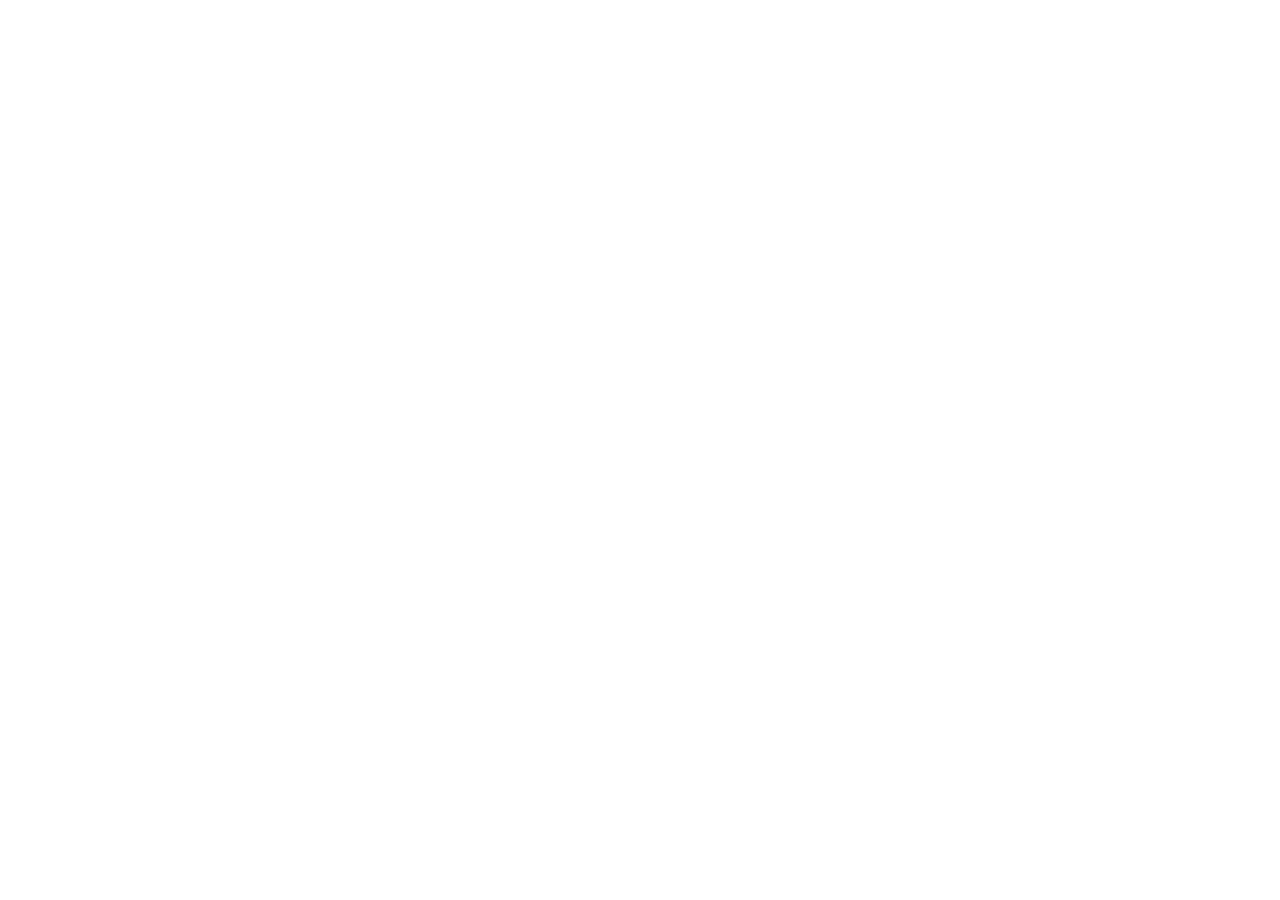
==== login.html @ 1b0a2e03 "Remove employee registration toggle and enforce required middle name" ====
<!DOCTYPE html>
<html lang="en">
<head>
    <meta charset="UTF-8">
    <meta name="viewport" content="width=device-width, initial-scale=1.0">
    <title>SunSonSolar | Login</title>
</head>
<body>
    
</body>
</html>
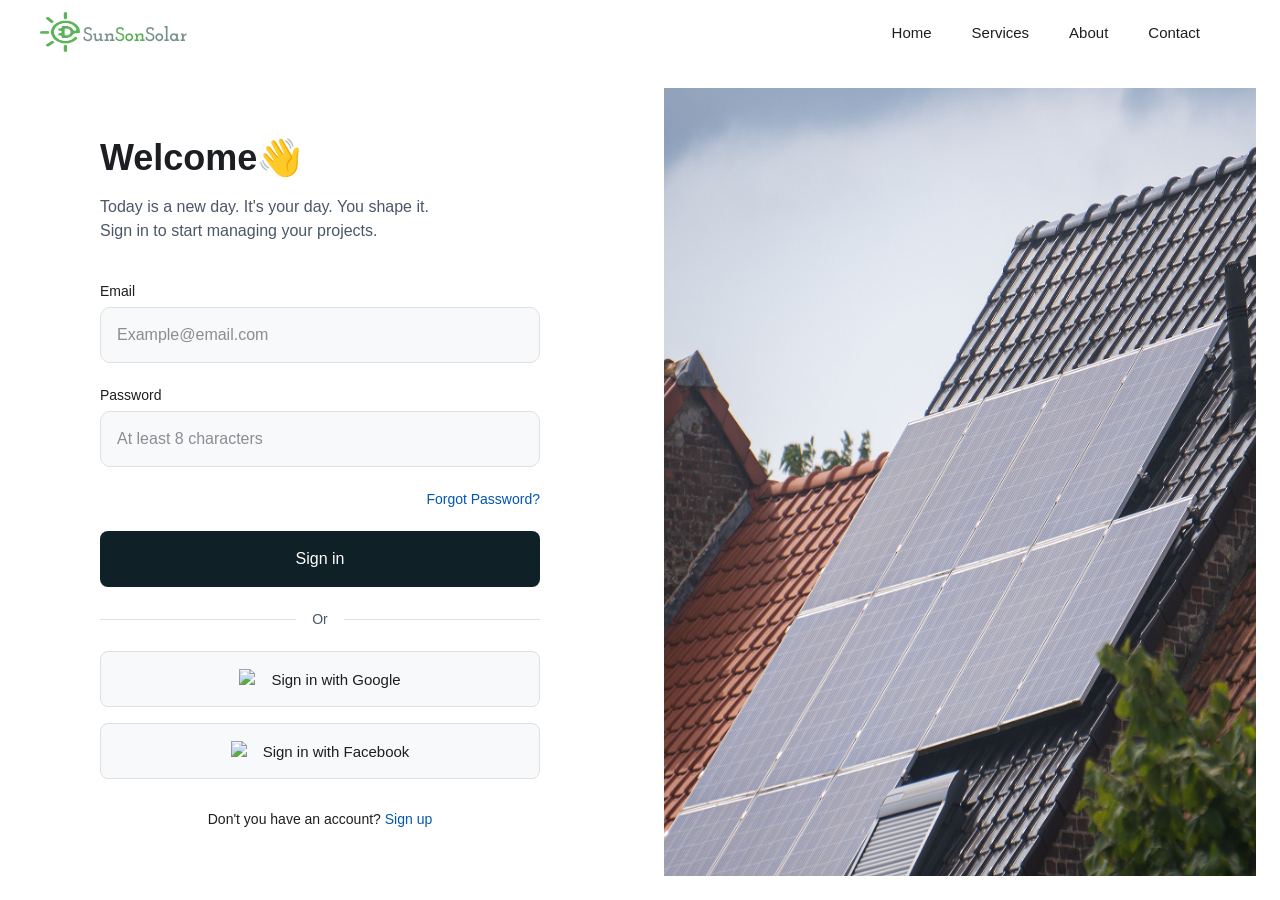
==== commit 2f1b29d3: "Add homepage and login page with responsive styling" ====
--- a/login.html
+++ b/login.html
@@ -1,11 +1,101 @@
 <!DOCTYPE html>
 <html lang="en">
 <head>
-    <meta charset="UTF-8">
-    <meta name="viewport" content="width=device-width, initial-scale=1.0">
-    <title>SunSonSolar | Login</title>
+  <meta charset="UTF-8">
+  <meta name="viewport" content="width=device-width, initial-scale=1.0">
+  <title>Sun Son Solar | Log In</title>
+
+  <!-- Fonts -->
+  <link rel="preconnect" href="https://fonts.googleapis.com">
+  <link rel="preconnect" href="https://fonts.gstatic.com" crossorigin>
+  <link href="https://fonts.googleapis.com/css2?family=Roboto:wght@400;500;700&display=swap" rel="stylesheet">
+
+  <!-- Custom CSS -->
+  <link rel="stylesheet" href="style.css">
 </head>
-<body>
+<body class="login-body">
+
+  <!-- Navigation Bar (Reused from homepage) -->
+  <header class="navbar">
+    <div class="nav-container">
+      <a href="index.html" class="nav-logo">
+        <img src="assets/images/logo.png" alt="Sun Son Solar Logo">
+      </a>
+      
+      <!-- Keep the nav links so users can go back -->
+      <div class="nav-menu" id="nav-menu">
+        <nav class="nav-links">
+          <a href="index.html">Home</a>
+          <a href="index.html#services">Services</a>
+          <a href="index.html#about">About</a>
+          <a href="index.html#contact">Contact</a>
+        </nav>
+        <!-- Note: We remove the "Log In" button here because we are ON the login page -->
+      </div>
+
+      <button class="hamburger" id="hamburger-btn" aria-label="Toggle navigation">
+        <span class="bar"></span>
+        <span class="bar"></span>
+        <span class="bar"></span>
+      </button>
+    </div>
+  </header>
+
+  <!-- Main Login Layout -->
+  <main class="login-container">
     
+    <!-- Left Side: Form -->
+    <div class="login-form-side">
+      <div class="login-form-wrapper">
+        <h1 class="login-title">Welcome👋</h1>
+        <p class="login-subtitle">Today is a new day. It's your day. You shape it.<br>Sign in to start managing your projects.</p>
+
+        <form class="login-form" action="dashboard.html" method="POST">
+          
+          <div class="field">
+            <label class="field-label">Email</label>
+            <input type="email" class="form-input" placeholder="Example@email.com" required>
+          </div>
+
+          <div class="field">
+            <label class="field-label">Password</label>
+            <input type="password" class="form-input" placeholder="At least 8 characters" required>
+          </div>
+
+          <div class="forgot-password-wrapper">
+            <a href="#" class="forgot-link">Forgot Password?</a>
+          </div>
+
+          <button type="submit" class="btn-signin">Sign in</button>
+
+          <div class="divider">
+            <span>Or</span>
+          </div>
+
+          <!-- Social Logins (Optional for now, but in your design) -->
+          <button type="button" class="btn-social">
+            <img src="https://upload.wikimedia.org/wikipedia/commons/5/53/Google_%22G%22_Logo.svg" alt="Google">
+            Sign in with Google
+          </button>
+          
+          <button type="button" class="btn-social">
+            <img src="https://upload.wikimedia.org/wikipedia/commons/0/05/Facebook_Logo_%282019%29.png" alt="Facebook">
+            Sign in with Facebook
+          </button>
+
+        </form>
+
+        <p class="signup-prompt">Don't you have an account? <a href="registration.html">Sign up</a></p>
+      </div>
+    </div>
+
+    <!-- Right Side: Image -->
+    <div class="login-image-side">
+      <!-- The image is applied via CSS background to ensure it fills the space perfectly -->
+    </div>
+
+  </main>
+
+  <script src="script.js"></script>
 </body>
 </html>
--- a/style.css
+++ b/style.css
@@ -0,0 +1,1317 @@
+/* Reset */
+* {
+  margin: 0;
+  padding: 0;
+  box-sizing: border-box;
+}
+
+:root {
+  --focus-color: #5BB259;
+  --error-color: #FF0000;
+  --btn-color: #008000;
+  --btn-hover: #006400;
+  --text-color: #1C1E21;
+  --placeholder-color: #8A8D91;
+  --border-color: #000000;
+  --bg-page: #F4F6F5;
+}
+
+body {
+  font-family: 'Roboto', sans-serif;
+  color: var(--text-color);
+  background-color: var(--bg-page);
+}
+
+/* Page layout */
+.registration-page {
+  min-height: 100vh;
+  display: flex;
+  align-items: center;
+  justify-content: center;
+  padding: 48px 24px;
+}
+
+.registration-card {
+  width: 100%;
+  max-width: 520px;
+  background-color: #FFFFFF;
+  border: 1px solid #000000;
+  border-radius: 12px;
+  padding: 32px 28px;
+}
+
+/* Logo */
+.logo {
+  display: flex;
+  justify-content: center;
+  margin-bottom: 16px;
+}
+
+.logo-mark {
+  height: 48px;
+  width: auto;
+}
+
+/* Title */
+.form-title {
+  text-align: center;
+  font-size: 22px;
+  font-weight: 700;
+  margin: 16px 0 24px;
+}
+
+/* Role tabs */
+.role-tabs {
+  display: flex;
+  border-bottom: 2px solid #000000;
+  margin-bottom: 24px;
+}
+
+.role-tab {
+  flex: 1;
+  background: none;
+  border: none;
+  padding: 12px 0;
+  font-family: 'Roboto', sans-serif;
+  font-size: 18px;
+  font-weight: 700;
+  color: #000000;
+  cursor: pointer;
+  border-bottom: 3px solid transparent;
+  margin-bottom: -2px;
+  transition: color 0.2s ease, border-color 0.2s ease;
+}
+
+.role-tab.active {
+  color: var(--focus-color);
+  border-bottom-color: var(--focus-color);
+}
+
+/* Field wrapper */
+.field {
+  margin-bottom: 22px;
+}
+
+.field-label {
+  display: block;
+  font-weight: 700;
+  font-size: 14px;
+  margin-bottom: 6px;
+  color: var(--text-color);
+}
+
+/* Inputs */
+.form-input,
+.form-select {
+  width: 100%;
+  font-family: 'Roboto', sans-serif;
+  font-size: 16px;
+  color: var(--text-color);
+  height: 52px;
+  padding: 0 16px;
+  border: 1.5px solid var(--border-color);
+  border-radius: 10px;
+  background-color: #FFFFFF;
+  transition: border-color 0.2s ease, box-shadow 0.2s ease;
+}
+
+textarea.form-input {
+  height: auto;
+  min-height: 88px;
+  padding: 12px 16px;
+  resize: vertical;
+}
+
+.form-input::placeholder,
+.form-select::placeholder {
+  color: var(--placeholder-color);
+  opacity: 1;
+}
+
+/* Focus */
+.form-input:focus,
+.form-select:focus {
+  outline: none;
+  border-color: var(--focus-color);
+  box-shadow: 0 0 0 3px rgba(91, 178, 89, 0.15);
+}
+
+/* Error */
+.form-input.is-invalid,
+.form-select.is-invalid {
+  border-color: var(--error-color);
+}
+
+.form-input.is-invalid:focus,
+.form-select.is-invalid:focus {
+  border-color: var(--error-color);
+  box-shadow: 0 0 0 3px rgba(255, 0, 0, 0.15);
+}
+
+/* Valid + Focus */
+.form-input.is-valid:focus,
+.form-select.is-valid:focus {
+  border-color: var(--focus-color);
+  box-shadow: 0 0 0 3px rgba(91, 178, 89, 0.15);
+}
+
+/* Remove Bootstrap-style validation icons if any leftover */
+.form-input.is-valid,
+.form-select.is-valid,
+.form-input.is-invalid,
+.form-select.is-invalid {
+  background-image: none !important;
+}
+
+/* Error message */
+.error-message {
+  display: none;
+  font-size: 13px;
+  color: var(--error-color);
+  margin-top: 6px;
+}
+
+.error-message.show {
+  display: block;
+}
+
+/* Form row (side-by-side fields) */
+.form-row {
+  display: flex;
+  gap: 16px;
+  margin-bottom: 22px;
+}
+
+.form-row .field {
+  flex: 1;
+  margin-bottom: 0;
+}
+
+/* Hidden */
+.hidden {
+  display: none !important;
+}
+
+/* Password wrapper */
+.password-wrapper {
+  position: relative;
+}
+
+.password-wrapper .form-input {
+  padding-right: 48px;
+}
+
+.password-toggle {
+  position: absolute;
+  top: 50%;
+  right: 12px;
+  transform: translateY(-50%);
+  background: none;
+  border: none;
+  padding: 4px;
+  cursor: pointer;
+  color: var(--placeholder-color);
+  display: flex;
+  align-items: center;
+  justify-content: center;
+  transition: color 0.2s ease;
+}
+
+.password-toggle:hover {
+  color: var(--text-color);
+}
+
+.password-toggle:focus {
+  outline: none;
+  color: var(--focus-color);
+}
+
+.password-toggle i {
+  font-size: 18px;
+  line-height: 1;
+}
+
+/* Checkbox */
+.checkbox-field {
+  display: flex;
+  align-items: center;
+  gap: 8px;
+  margin-bottom: 22px;
+  font-size: 14px;
+  position: relative;
+  flex-wrap: wrap;
+}
+
+.checkbox-field input[type="checkbox"] {
+  width: 18px;
+  height: 18px;
+  cursor: pointer;
+}
+
+.checkbox-field a {
+  color: #0000EE;
+  text-decoration: underline;
+}
+
+.checkbox-field .error-message {
+  flex-basis: 100%;
+}
+
+/* Submit button */
+.signup-btn {
+  width: 100%;
+  background-color: var(--btn-color);
+  color: #FFFFFF;
+  font-family: 'Roboto', sans-serif;
+  font-size: 16px;
+  font-weight: 500;
+  height: 52px;
+  border: none;
+  border-radius: 26px;
+  cursor: pointer;
+  transition: background-color 0.2s ease;
+}
+
+.signup-btn:hover {
+  background-color: var(--btn-hover);
+}
+
+/* Login prompt */
+.login-prompt {
+  text-align: center;
+  font-size: 14px;
+  color: var(--text-color);
+  margin-top: 16px;
+}
+
+.login-prompt a {
+  color: var(--focus-color);
+  font-weight: 500;
+  text-decoration: none;
+}
+
+.login-prompt a:hover {
+  text-decoration: underline;
+}
+
+/* Responsive */
+@media (max-width: 600px) {
+  .registration-card {
+    padding: 24px 20px;
+  }
+
+  .form-row {
+    flex-direction: column;
+    gap: 0;
+  }
+
+  .form-row .field {
+    margin-bottom: 22px;
+  }
+
+  .role-tab {
+    font-size: 16px;
+  }
+}
+
+
+:root {
+  --focus-color: #5BB259;  
+  --btn-color: #008000; 
+  --text-dark: #1C1E21;
+  --text-gray: #4A5768;
+  --bg-light: #F4F6F5;
+  --white: #FFFFFF;
+}
+
+* {
+  margin: 0;
+  padding: 0;
+  box-sizing: border-box;
+}
+
+body {
+  font-family: 'Roboto', sans-serif;
+  color: var(--text-dark);
+  background-color: var(--white);
+}
+
+/* =========================================
+   NAVIGATION BAR (Base/Desktop Styles)
+   ========================================= */
+.navbar {
+  width: 100%;
+  background-color: var(--white);
+  position: sticky;
+  top: 0;
+  z-index: 100;
+  padding: 12px 0;
+}
+
+.nav-container {
+  max-width: 1400px;
+  margin: 0 auto;
+  padding: 0 40px;
+  display: flex;
+  align-items: center;
+  justify-content: space-between;
+}
+
+.nav-logo img {
+  height: 40px;
+  width: auto;
+  display: block;
+}
+
+.nav-links {
+  display: flex;
+  gap: 40px;
+  margin-left: auto; 
+  margin-right: 40px; 
+}
+
+.nav-links a {
+  text-decoration: none;
+  color: var(--text-dark);
+  font-weight: 500;
+  font-size: 15px;
+  transition: color 0.2s ease;
+}
+
+.nav-links a:hover,
+.nav-links a.active {
+  color: var(--btn-color);
+}
+
+.btn-login {
+  display: inline-block;
+  background-color: var(--focus-color); 
+  color: var(--white);
+  text-decoration: none;
+  font-weight: 500;
+  font-size: 15px;
+  padding: 10px 24px;
+  border-radius: 8px;
+  transition: background-color 0.2s ease;
+}
+
+.btn-login:hover {
+  background-color: var(--btn-color);
+}
+
+/* Hide hamburger on desktop */
+.hamburger {
+  display: none;
+  cursor: pointer;
+  border: none;
+  background: transparent;
+  padding: 8px;
+  z-index: 1001;
+}
+
+.bar {
+  display: block;
+  width: 25px;
+  height: 3px;
+  margin: 5px auto;
+  background-color: var(--text-dark);
+  transition: all 0.3s ease-in-out;
+}
+
+.nav-menu {
+  display: flex;
+  align-items: center;
+}
+
+/* =========================================
+   RESPONSIVE DESIGN (Mobile Menu)
+   ========================================= */
+@media (max-width: 768px) {
+  .nav-container {
+    justify-content: space-between;
+    padding: 16px;
+  }
+
+  /* Show the hamburger */
+  .hamburger {
+    display: block;
+  }
+
+  /* Animate hamburger into an 'X' when active */
+  .hamburger.active .bar:nth-child(2) {
+    opacity: 0;
+  }
+  .hamburger.active .bar:nth-child(1) {
+    transform: translateY(8px) rotate(45deg);
+  }
+  .hamburger.active .bar:nth-child(3) {
+    transform: translateY(-8px) rotate(-45deg);
+  }
+
+  /* Style the mobile dropdown menu */
+  .nav-menu {
+    position: fixed;
+    left: -100%; /* Hide off-screen by default */
+    top: 0;
+    flex-direction: column;
+    background-color: var(--white);
+    width: 100%;
+    height: 100vh; /* Full screen height */
+    padding-top: 100px; /* Space for the logo/close button */
+    transition: 0.3s ease-in-out;
+    box-shadow: 0 10px 15px rgba(0,0,0,0.1);
+    z-index: 1000;
+  }
+
+  /* When the menu is clicked, slide it in */
+  .nav-menu.active {
+    left: 0;
+  }
+
+  /* Stack the links vertically */
+  .nav-links {
+    flex-direction: column;
+    gap: 24px;
+    width: 100%;
+    text-align: center;
+    margin-bottom: 32px;
+  }
+
+  .nav-links a {
+    font-size: 20px; /* Larger text for easy tapping */
+    display: block;
+    padding: 10px;
+  }
+
+  /* Make the login button full width */
+  .nav-actions {
+    width: 80%;
+    display: flex;
+    justify-content: center;
+  }
+
+  .btn-login {
+    width: 100%;
+    text-align: center;
+    padding: 16px;
+    font-size: 18px;
+  }
+}
+
+/* =========================================
+   HERO SECTION
+   ========================================= */
+.hero-section {
+  width: 100%;
+  /* Update path if your folder structure is different */
+  background-image: url('assets/images/Herosecimage.png'); 
+  background-size: cover;
+  background-position: center;
+  background-repeat: no-repeat;
+  position: relative;
+  padding: 120px 0; /* Adjust this to make the hero taller or shorter */
+}
+
+/* Optional: Adding a slight white gradient fade on the left to ensure the text is readable against the image */
+.hero-section::before {
+  content: '';
+  position: absolute;
+  top: 0;
+  left: 0;
+  width: 90%;
+  height: 100%;
+  background: linear-gradient(to right, rgba(255, 255, 255, 0.9) 0%, rgba(255, 255, 255, 0) 100%);
+  z-index: 1;
+}
+
+.hero-container {
+  max-width: 1400px;
+  margin: 0 auto;
+  padding: 0 40px;
+  position: relative;
+  z-index: 2; /* Keeps the text above the gradient overlay */
+}
+
+.hero-content {
+  max-width: 600px; /* Keeps the text from spanning the whole screen */
+}
+
+.hero-tagline {
+  font-size: 12px;
+  font-weight: 700;
+  color: var(--btn-color);
+  letter-spacing: 1px;
+  text-transform: uppercase;
+  margin-bottom: 16px;
+  display: flex;
+  align-items: center;
+  gap: 8px;
+}
+
+.sun-icon {
+  font-size: 16px;
+}
+
+.hero-title {
+  font-size: 64px; /* Large headline */
+  font-weight: 700;
+  line-height: 1.1;
+  color: var(--text-dark);
+  margin-bottom: 24px;
+}
+
+.hero-description {
+  font-size: 18px;
+  line-height: 1.6;
+  color: var(--text-gray);
+  margin-bottom: 32px;
+  max-width: 500px;
+}
+
+.hero-cta-group {
+  display: flex;
+  flex-direction: column;
+  align-items: flex-start;
+  gap: 12px;
+}
+
+.btn-primary {
+  display: inline-flex;
+  align-items: center;
+  gap: 12px;
+  background-color: var(--btn-color);
+  color: var(--white);
+  text-decoration: none;
+  font-weight: 500;
+  font-size: 16px;
+  padding: 14px 28px;
+  border-radius: 8px;
+  transition: background-color 0.2s ease, transform 0.2s ease;
+}
+
+.btn-primary:hover {
+  background-color: #006400; /* Darker green on hover */
+  transform: translateY(-2px);
+}
+
+.btn-primary .arrow {
+  font-size: 18px;
+}
+
+.hero-subtext {
+  font-size: 12px;
+  color: var(--text-gray);
+  margin-left: 4px;
+}
+
+/* =========================================
+   RESPONSIVE DESIGN (For mobile)
+   ========================================= */
+@media (max-width: 768px) {
+  .hero-section {
+    padding: 80px 0;
+  }
+
+  .hero-title {
+    font-size: 42px;
+  }
+
+  .hero-description {
+    font-size: 16px;
+  }
+
+  /* On mobile, make the gradient fade vertical so the text is still readable */
+  .hero-section::before {
+    width: 100%;
+    background: linear-gradient(to bottom, rgba(255, 255, 255, 0.95) 0%, rgba(255, 255, 255, 0.7) 100%);
+  }
+}
+
+/* =========================================
+   SERVICES SECTION
+   ========================================= */
+.services-section {
+  padding: 100px 0;
+  background-color: var(--white);
+}
+
+.container {
+  max-width: 1200px; /* Slightly narrower than navbar for better reading */
+  margin: 0 auto;
+  padding: 0 24px;
+}
+
+/* Section Header */
+.section-header {
+  margin-bottom: 56px;
+}
+
+.section-tagline {
+  font-size: 12px;
+  font-weight: 700;
+  color: var(--btn-color);
+  letter-spacing: 1px;
+  text-transform: uppercase;
+  margin-bottom: 12px;
+  display: flex;
+  align-items: center;
+  gap: 8px;
+}
+
+.section-title {
+  font-size: 40px;
+  font-weight: 700;
+  color: var(--text-dark);
+  margin-bottom: 12px;
+}
+
+.section-subtitle {
+  font-size: 16px;
+  color: var(--text-gray);
+}
+
+/* Services Grid */
+.services-grid {
+  display: grid;
+  grid-template-columns: repeat(3, 1fr); /* 3 equal columns */
+  gap: 24px;
+}
+
+/* Individual Service Card */
+.service-card {
+  background-color: var(--white);
+  border: 1px solid #E0E0E0;
+  border-radius: 12px;
+  padding: 32px;
+  transition: transform 0.3s ease, box-shadow 0.3s ease;
+  display: flex;
+  flex-direction: column;
+}
+
+.service-card:hover {
+  transform: translateY(-4px);
+  box-shadow: 0 12px 24px rgba(0, 0, 0, 0.05);
+}
+
+/* Icon */
+.service-icon {
+  width: 48px;
+  height: 48px;
+  background-color: #EEF7EE; /* Very light green background */
+  border-radius: 8px;
+  display: flex;
+  align-items: center;
+  justify-content: center;
+  font-size: 24px;
+  margin-bottom: 24px;
+}
+
+/* Card Typography */
+.service-title {
+  font-size: 20px;
+  font-weight: 700;
+  color: var(--text-dark);
+  margin-bottom: 12px;
+}
+
+.service-description {
+  font-size: 15px;
+  line-height: 1.6;
+  color: var(--text-gray);
+  margin-bottom: 24px;
+  flex-grow: 1; /* Pushes the link to the bottom */
+}
+
+/* Card Link */
+.service-link {
+  font-size: 14px;
+  font-weight: 700;
+  color: var(--btn-color);
+  text-decoration: none;
+  display: inline-block;
+}
+
+.service-link:hover {
+  text-decoration: underline;
+}
+
+/* =========================================
+   RESPONSIVE DESIGN (For mobile)
+   ========================================= */
+@media (max-width: 900px) {
+  .services-grid {
+    grid-template-columns: repeat(2, 1fr); /* 2 columns on tablets */
+  }
+}
+
+@media (max-width: 600px) {
+  .services-grid {
+    grid-template-columns: 1fr; /* 1 column on phones */
+  }
+  
+  .section-title {
+    font-size: 32px;
+  }
+}
+
+/* =========================================
+   TESTIMONIALS SECTION
+   ========================================= */
+.testimonials-section {
+  padding: 100px 0;
+  background-color: var(--bg-light); /* The #F4F6F5 light gray from your design */
+}
+
+.testimonials-grid {
+  display: grid;
+  grid-template-columns: repeat(2, 1fr);
+  gap: 24px;
+  margin-bottom: 24px;
+}
+
+/* Testimonial Card */
+.testimonial-card {
+  background-color: var(--white);
+  border-radius: 12px;
+  padding: 40px;
+  display: flex;
+  flex-direction: column;
+}
+
+.quote-mark {
+  font-family: Georgia, serif; /* Serif font makes the quote mark look elegant */
+  font-size: 64px;
+  color: var(--btn-color);
+  line-height: 0.5;
+  margin-bottom: 24px;
+}
+
+.testimonial-text {
+  font-size: 18px;
+  line-height: 1.6;
+  color: var(--text-dark);
+  font-weight: 500;
+  margin-bottom: 32px;
+  flex-grow: 1; /* Pushes the author block to the bottom */
+}
+
+/* Author Block */
+.testimonial-author {
+  display: flex;
+  align-items: center;
+  gap: 16px;
+}
+
+.author-img {
+  width: 48px;
+  height: 48px;
+  border-radius: 50%;
+  object-fit: cover;
+  background-color: #E0E0E0; /* Placeholder background if image is missing */
+}
+
+.author-info {
+  display: flex;
+  flex-direction: column;
+}
+
+.author-name {
+  font-weight: 700;
+  font-size: 15px;
+  color: var(--text-dark);
+}
+
+.author-title {
+  font-size: 13px;
+  color: var(--text-gray);
+}
+
+/* Disclaimer */
+.testimonial-disclaimer {
+  font-size: 12px;
+  color: #8A8D91;
+  margin-top: 16px;
+}
+
+/* =========================================
+   RESPONSIVE DESIGN (For mobile)
+   ========================================= */
+@media (max-width: 768px) {
+  .testimonials-grid {
+    grid-template-columns: 1fr; /* Stacks vertically on mobile */
+  }
+  
+  .testimonial-card {
+    padding: 32px 24px;
+  }
+}
+
+/* =========================================
+   FAQ SECTION
+   ========================================= */
+.faq-section {
+  padding: 100px 0;
+  background-color: var(--white);
+}
+
+.faq-container {
+  display: grid;
+  grid-template-columns: 1fr 1.5fr; /* Text takes 1 part, Accordion takes 1.5 parts */
+  gap: 60px;
+  align-items: start;
+}
+
+/* Left Side Text */
+.faq-text {
+  position: sticky;
+  top: 100px; /* Keeps the text in view if the user scrolls down a long accordion */
+}
+
+.faq-text .section-title {
+  font-size: 36px;
+  margin-bottom: 16px;
+}
+
+/* Accordion Container */
+.faq-accordion {
+  display: flex;
+  flex-direction: column;
+  gap: 16px;
+}
+
+/* Individual FAQ Item */
+.faq-item {
+  border: 1px solid #E0E0E0;
+  border-radius: 8px;
+  background-color: var(--white);
+  overflow: hidden;
+  transition: border-color 0.2s ease;
+}
+
+.faq-item[open] {
+  border-color: var(--text-dark); /* Slight emphasis when open */
+}
+
+/* The Question (Summary) */
+.faq-question {
+  display: flex;
+  justify-content: space-between;
+  align-items: center;
+  padding: 20px 24px;
+  font-size: 16px;
+  font-weight: 500;
+  color: var(--text-dark);
+  cursor: pointer;
+  list-style: none; /* Removes the default triangle arrow */
+}
+
+/* Removes default arrow in WebKit browsers (Chrome, Safari) */
+.faq-question::-webkit-details-marker {
+  display: none;
+}
+
+/* Custom + and - Icons */
+.faq-icon {
+  position: relative;
+  width: 16px;
+  height: 16px;
+  flex-shrink: 0;
+}
+
+/* Horizontal line (minus sign) */
+.faq-icon::before,
+.faq-icon::after {
+  content: '';
+  position: absolute;
+  background-color: var(--btn-color);
+  transition: transform 0.3s ease;
+}
+
+.faq-icon::before {
+  top: 7px;
+  left: 0;
+  width: 100%;
+  height: 2px;
+}
+
+/* Vertical line (part of the plus sign) */
+.faq-icon::after {
+  top: 0;
+  left: 7px;
+  width: 2px;
+  height: 100%;
+}
+
+/* When the item is open, rotate the vertical line to turn the + into a - */
+.faq-item[open] .faq-icon::after {
+  transform: rotate(90deg);
+}
+
+/* The Answer */
+.faq-answer {
+  padding: 0 24px 24px 24px;
+  font-size: 15px;
+  line-height: 1.6;
+  color: var(--text-gray);
+}
+
+/* =========================================
+   RESPONSIVE DESIGN (For mobile)
+   ========================================= */
+@media (max-width: 900px) {
+  .faq-container {
+    grid-template-columns: 1fr; /* Stacks vertically */
+    gap: 40px;
+  }
+  
+  .faq-text {
+    position: static; /* Removes the sticky behavior on mobile */
+  }
+}
+
+/* =========================================
+   FOOTER
+   ========================================= */
+.site-footer {
+  background-color: #16241A; /* Very dark green/black matching your design */
+  color: #FFFFFF;
+  padding: 80px 0 32px 0;
+  font-size: 14px;
+}
+
+.footer-container {
+  max-width: 1200px;
+  margin: 0 auto;
+  padding: 0 24px;
+}
+
+/* Top Grid */
+.footer-top {
+  display: grid;
+  grid-template-columns: 2fr 1fr 1fr; /* First column is wider */
+  gap: 40px;
+  margin-bottom: 64px;
+}
+
+/* Column Headings */
+.footer-heading {
+  font-size: 14px;
+  font-weight: 700;
+  margin-bottom: 24px;
+  color: #FFFFFF;
+}
+
+/* Column 1 Styles */
+.footer-logo {
+  font-size: 24px;
+  font-weight: 700;
+  margin-bottom: 16px;
+  color: #FFFFFF;
+  letter-spacing: -0.5px;
+}
+
+.footer-text {
+  color: #A0AAB2;
+  line-height: 1.6;
+  margin-bottom: 24px;
+  max-width: 300px;
+}
+
+.footer-link {
+  color: #FFFFFF;
+  text-decoration: underline;
+  font-weight: 500;
+}
+
+.footer-link:hover {
+  color: var(--focus-color);
+}
+
+/* Column 2 & 3 Lists */
+.footer-list {
+  list-style: none;
+  padding: 0;
+  margin: 0;
+}
+
+.footer-list li {
+  margin-bottom: 16px;
+  color: #A0AAB2;
+  display: flex;
+  align-items: center;
+  gap: 12px;
+}
+
+.footer-social-link {
+  color: #A0AAB2;
+  text-decoration: none;
+  display: flex;
+  align-items: center;
+  gap: 12px;
+  transition: color 0.2s ease;
+}
+
+.footer-social-link:hover {
+  color: #FFFFFF;
+}
+
+.footer-icon {
+  font-size: 16px;
+  opacity: 0.7;
+}
+
+.footer-small-text {
+  color: #6B7785;
+  font-size: 12px;
+  margin-top: 16px;
+}
+
+/* Bottom Bar */
+.footer-bottom {
+  display: flex;
+  justify-content: space-between;
+  align-items: center;
+  padding-top: 32px;
+  border-top: 1px solid rgba(255, 255, 255, 0.1);
+  color: #6B7785;
+  font-size: 12px;
+}
+
+.legal-links {
+  display: flex;
+  gap: 24px;
+}
+
+.legal-links a {
+  color: #6B7785;
+  text-decoration: none;
+}
+
+.legal-links a:hover {
+  color: #FFFFFF;
+}
+
+/* =========================================
+   RESPONSIVE DESIGN (For mobile)
+   ========================================= */
+@media (max-width: 768px) {
+  .footer-top {
+    grid-template-columns: 1fr; /* Stacks columns vertically */
+    gap: 48px;
+  }
+
+  .footer-bottom {
+    flex-direction: column;
+    gap: 16px;
+    text-align: center;
+  }
+}
+
+/* =========================================
+   LOGIN PAGE SPECIFIC STYLES
+   ========================================= */
+.login-body {
+  background-color: var(--white);
+  min-height: 100vh; /* Changed from height to min-height */
+  display: flex;
+  flex-direction: column;
+}
+
+.login-container {
+  display: flex;
+  flex: 1; /* Takes up remaining height below navbar */
+}
+
+/* Left Side: Form */
+.login-form-side {
+  width: 50%;
+  display: flex;
+  align-items: center;
+  justify-content: center;
+  padding: 40px;
+  overflow-y: auto; /* Allows scrolling if form gets too long on small screens */
+}
+
+.login-form-wrapper {
+  width: 100%;
+  max-width: 440px; /* Keeps form from getting too wide */
+}
+
+.login-title {
+  font-size: 36px;
+  font-weight: 700;
+  color: var(--text-dark);
+  margin-bottom: 16px;
+}
+
+.login-subtitle {
+  font-size: 16px;
+  color: var(--text-gray);
+  line-height: 1.5;
+  margin-bottom: 40px;
+}
+
+/* Form Inputs */
+.login-form .field {
+  margin-bottom: 24px;
+}
+
+.login-form .field-label {
+  font-weight: 500;
+  color: var(--text-dark);
+  margin-bottom: 8px;
+}
+
+.login-form .form-input {
+  background-color: #F8F9FA; /* Very light gray input background */
+  border: 1px solid #E0E0E0;
+  height: 56px;
+}
+
+.login-form .form-input:focus {
+  background-color: var(--white);
+}
+
+/* Forgot Password Link */
+.forgot-password-wrapper {
+  display: flex;
+  justify-content: flex-end;
+  margin-bottom: 24px;
+}
+
+.forgot-link {
+  font-size: 14px;
+  color: #0056b3; /* Blue link color from your design */
+  text-decoration: none;
+}
+
+.forgot-link:hover {
+  text-decoration: underline;
+}
+
+/* Sign In Button */
+.btn-signin {
+  width: 100%;
+  height: 56px;
+  background-color: #0F2027; /* Dark navy from your design */
+  color: var(--white);
+  font-size: 16px;
+  font-weight: 500;
+  border: none;
+  border-radius: 8px;
+  cursor: pointer;
+  transition: background-color 0.2s ease;
+  margin-bottom: 24px;
+}
+
+.btn-signin:hover {
+  background-color: #1a323d;
+}
+
+/* Divider */
+.divider {
+  display: flex;
+  align-items: center;
+  text-align: center;
+  margin-bottom: 24px;
+  color: var(--text-gray);
+  font-size: 14px;
+}
+
+.divider::before,
+.divider::after {
+  content: '';
+  flex: 1;
+  border-bottom: 1px solid #E0E0E0;
+}
+
+.divider span {
+  padding: 0 16px;
+}
+
+/* Social Buttons */
+.btn-social {
+  width: 100%;
+  height: 56px;
+  background-color: #F8F9FA;
+  color: var(--text-dark);
+  font-size: 15px;
+  font-weight: 500;
+  border: 1px solid #E0E0E0;
+  border-radius: 8px;
+  cursor: pointer;
+  display: flex;
+  align-items: center;
+  justify-content: center;
+  gap: 12px;
+  margin-bottom: 16px;
+  transition: background-color 0.2s ease;
+}
+
+.btn-social:hover {
+  background-color: #E0E0E0;
+}
+
+.btn-social img {
+  width: 20px;
+  height: 20px;
+}
+
+/* Sign Up Prompt */
+.signup-prompt {
+  text-align: center;
+  font-size: 14px;
+  color: var(--text-dark);
+  margin-top: 32px;
+}
+
+.signup-prompt a {
+  color: #0056b3;
+  font-weight: 500;
+  text-decoration: none;
+}
+
+.signup-prompt a:hover {
+  text-decoration: underline;
+}
+
+/* Right Side: Image */
+.login-image-side {
+  width: 50%;
+  background-image: url('assets/images/loginImage.png'); /* Change if your image name is different */
+  background-size: cover;
+  background-position: center;
+  background-repeat: no-repeat;
+  padding: 24px; /* Adds a border effect around the image */
+  background-clip: content-box; /* Ensures the image doesn't touch the very edge */
+  border-radius: 24px; /* Optional: matches the soft look of your design */
+}
+
+/* =========================================
+   LOGIN RESPONSIVE DESIGN (Mobile)
+   ========================================= */
+@media (max-width: 900px) {
+  .login-body {
+    height: auto;
+    overflow: auto;
+  }
+
+  .login-container {
+    flex-direction: column-reverse; /* Puts the image on top on mobile */
+  }
+
+  .login-form-side,
+  .login-image-side {
+    width: 100%;
+  }
+
+  .login-image-side {
+    height: 300px; /* Fixed height for mobile image */
+    padding: 0;
+    border-radius: 0;
+  }
+
+  .login-form-side {
+    padding: 40px 24px;
+  }
+}
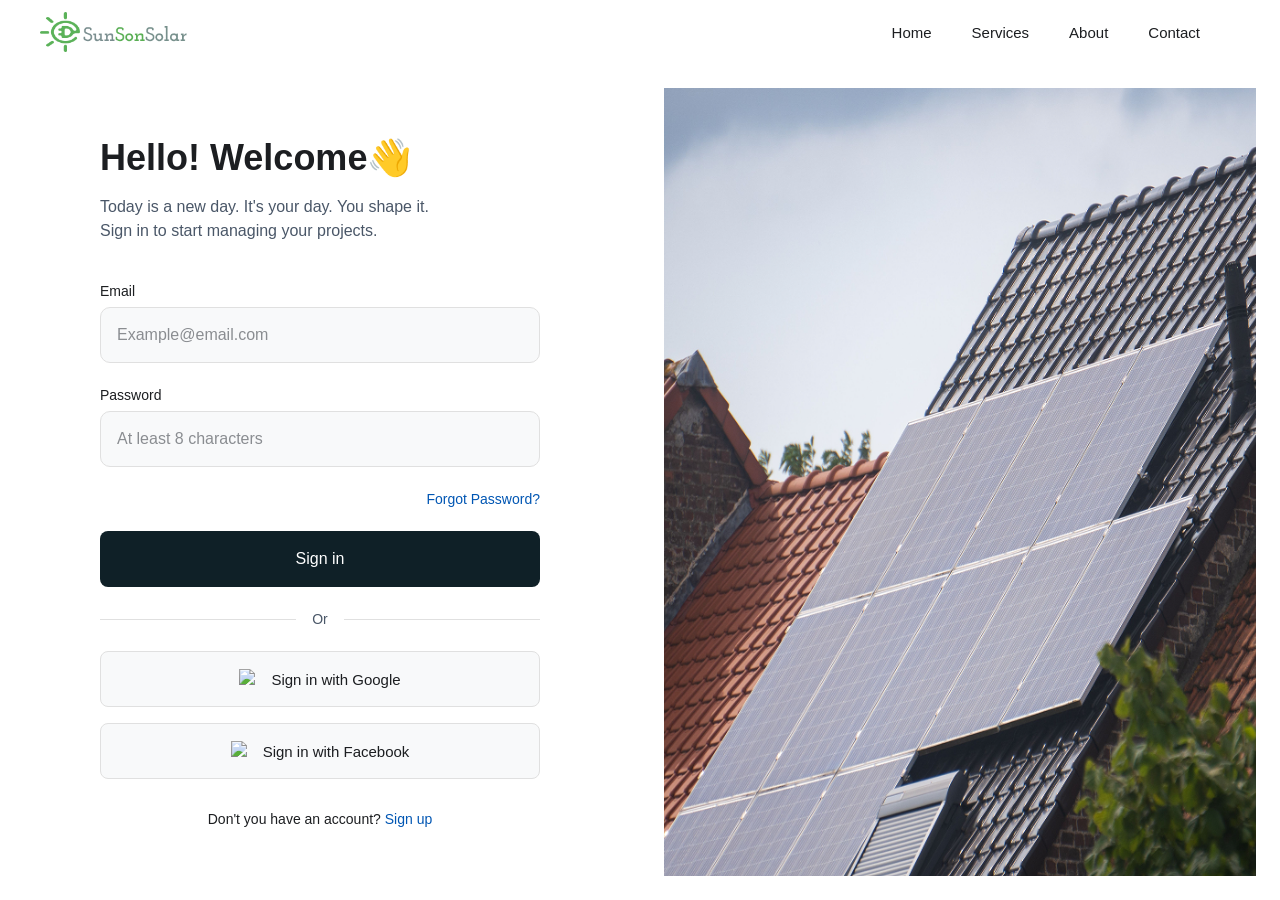
==== commit e74c9525: "Resolved merge conflicts by keeping frontend code" ====
--- a/login.html
+++ b/login.html
@@ -47,7 +47,7 @@
     <!-- Left Side: Form -->
     <div class="login-form-side">
       <div class="login-form-wrapper">
-        <h1 class="login-title">Welcome👋</h1>
+        <h1 class="login-title">Hello! Welcome👋</h1>
         <p class="login-subtitle">Today is a new day. It's your day. You shape it.<br>Sign in to start managing your projects.</p>
 
         <form class="login-form" action="dashboard.html" method="POST">
--- a/style.css
+++ b/style.css
@@ -1314,4 +1314,4 @@
   .login-form-side {
     padding: 40px 24px;
   }
-}+}
